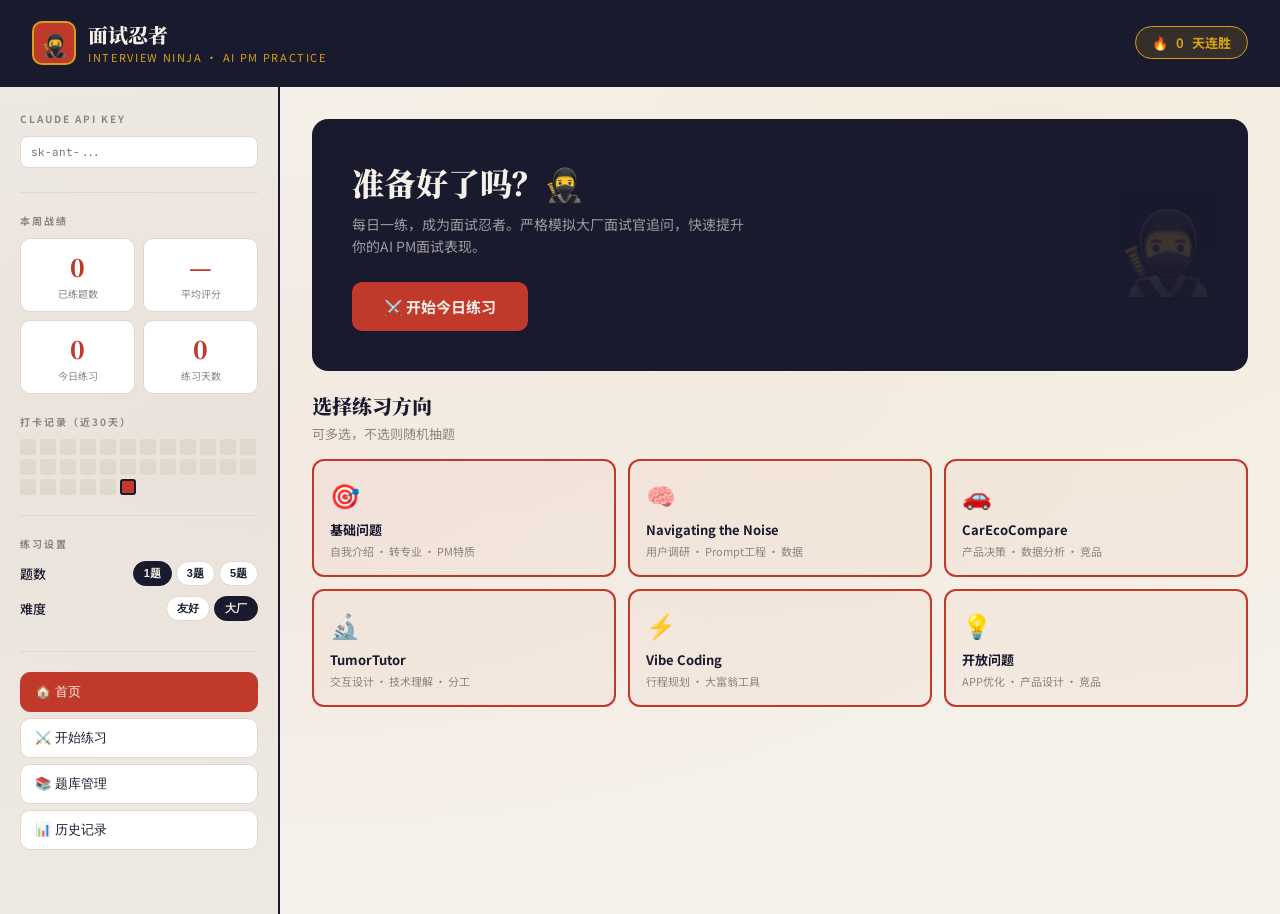
==== public/interview-ninja.html @ ece79151 "Add Interview Ninja as vibe coding project 3 with download" ====
<!DOCTYPE html>
<html lang="zh">
<head>
<meta charset="UTF-8">
<meta name="viewport" content="width=device-width, initial-scale=1.0">
<title>面试忍者 Interview Ninja</title>
<style>
  @import url('https://fonts.googleapis.com/css2?family=Noto+Serif+SC:wght@400;700;900&family=JetBrains+Mono:wght@400;600&family=Noto+Sans+SC:wght@300;400;500;700&display=swap');

  :root {
    --ink: #1a1a2e;
    --paper: #f5f0e8;
    --red: #c0392b;
    --gold: #d4a017;
    --sage: #4a7c59;
    --muted: #8b8680;
    --card: #ffffff;
    --border: #e0d8cc;
  }

  * { margin: 0; padding: 0; box-sizing: border-box; }

  body {
    font-family: 'Noto Sans SC', sans-serif;
    background: var(--paper);
    color: var(--ink);
    min-height: 100vh;
    background-image:
      radial-gradient(ellipse at 20% 50%, rgba(192,57,43,0.04) 0%, transparent 60%),
      radial-gradient(ellipse at 80% 20%, rgba(212,160,23,0.05) 0%, transparent 50%);
  }

  /* ── HEADER ── */
  .header {
    display: flex; align-items: center; justify-content: space-between;
    padding: 20px 32px;
    border-bottom: 2px solid var(--ink);
    background: var(--ink);
    color: var(--paper);
  }
  .logo { display: flex; align-items: center; gap: 12px; }
  .logo-icon {
    width: 44px; height: 44px;
    background: var(--red);
    border-radius: 10px;
    display: flex; align-items: center; justify-content: center;
    font-size: 22px;
    border: 2px solid var(--gold);
  }
  .logo-text { font-family: 'Noto Serif SC', serif; font-weight: 900; font-size: 20px; }
  .logo-sub { font-size: 11px; color: var(--gold); letter-spacing: 0.15em; text-transform: uppercase; }
  .streak-badge {
    display: flex; align-items: center; gap: 8px;
    background: rgba(212,160,23,0.15);
    border: 1px solid var(--gold);
    border-radius: 20px;
    padding: 6px 16px;
    font-size: 13px; color: var(--gold); font-weight: 700;
  }

  /* ── MAIN LAYOUT ── */
  .main { display: grid; grid-template-columns: 280px 1fr; min-height: calc(100vh - 73px); }

  /* ── SIDEBAR ── */
  .sidebar {
    border-right: 2px solid var(--ink);
    padding: 24px 20px;
    display: flex; flex-direction: column; gap: 20px;
    background: rgba(26,26,46,0.03);
  }
  .sidebar-section { }
  .sidebar-label {
    font-size: 10px; font-weight: 700; letter-spacing: 0.2em;
    text-transform: uppercase; color: var(--muted);
    margin-bottom: 10px;
  }

  /* stats */
  .stats-grid { display: grid; grid-template-columns: 1fr 1fr; gap: 8px; }
  .stat-card {
    background: var(--card);
    border: 1.5px solid var(--border);
    border-radius: 10px;
    padding: 10px 12px;
    text-align: center;
  }
  .stat-num { font-family: 'Noto Serif SC', serif; font-size: 24px; font-weight: 900; color: var(--red); }
  .stat-label { font-size: 10px; color: var(--muted); margin-top: 2px; }

  /* calendar heatmap */
  .calendar { display: flex; flex-wrap: wrap; gap: 4px; }
  .cal-day {
    width: 16px; height: 16px; border-radius: 3px;
    background: var(--border);
    cursor: default;
    transition: transform 0.1s;
  }
  .cal-day.done { background: var(--sage); }
  .cal-day.today { background: var(--red); border: 2px solid var(--ink); }
  .cal-day:hover { transform: scale(1.2); }

  /* settings */
  .setting-row { display: flex; align-items: center; justify-content: space-between; margin-bottom: 10px; }
  .setting-label { font-size: 13px; font-weight: 500; }
  .setting-control { display: flex; gap: 4px; }
  .btn-pill {
    padding: 4px 10px; border-radius: 20px; font-size: 11px; font-weight: 700;
    border: 1.5px solid var(--border); background: var(--card);
    cursor: pointer; transition: all 0.15s; color: var(--ink);
  }
  .btn-pill.active { background: var(--ink); color: var(--paper); border-color: var(--ink); }
  .btn-pill:hover:not(.active) { border-color: var(--ink); }

  /* nav buttons */
  .nav-btn {
    width: 100%; padding: 10px 14px;
    display: flex; align-items: center; gap: 10px;
    border: 1.5px solid var(--border); border-radius: 10px;
    background: var(--card); cursor: pointer;
    font-size: 13px; font-weight: 500; color: var(--ink);
    transition: all 0.15s; text-align: left; margin-bottom: 6px;
  }
  .nav-btn:hover { border-color: var(--ink); background: var(--ink); color: var(--paper); }
  .nav-btn.active { background: var(--red); color: var(--paper); border-color: var(--red); }

  /* api key input */
  .key-input {
    width: 100%; padding: 8px 10px;
    border: 1.5px solid var(--border); border-radius: 8px;
    font-size: 11px; font-family: 'JetBrains Mono', monospace;
    background: var(--card); color: var(--ink);
    outline: none;
  }
  .key-input:focus { border-color: var(--red); }
  .key-status { font-size: 10px; margin-top: 4px; }
  .key-status.ok { color: var(--sage); }
  .key-status.err { color: var(--red); }

  /* ── CONTENT AREA ── */
  .content { padding: 32px; display: flex; flex-direction: column; gap: 24px; }

  /* ── SCREENS ── */
  .screen { display: none; }
  .screen.active { display: flex; flex-direction: column; gap: 20px; }

  /* home screen */
  .home-hero {
    background: var(--ink); color: var(--paper);
    border-radius: 16px; padding: 40px;
    position: relative; overflow: hidden;
  }
  .home-hero::before {
    content: '🥷';
    position: absolute; right: 32px; top: 50%; transform: translateY(-50%);
    font-size: 80px; opacity: 0.15;
  }
  .home-hero h1 {
    font-family: 'Noto Serif SC', serif;
    font-size: 32px; font-weight: 900; margin-bottom: 8px;
  }
  .home-hero p { color: rgba(245,240,232,0.6); font-size: 14px; line-height: 1.6; max-width: 400px; }
  .start-btn {
    margin-top: 24px; padding: 14px 32px;
    background: var(--red); color: var(--paper);
    border: none; border-radius: 10px;
    font-size: 15px; font-weight: 700; cursor: pointer;
    font-family: 'Noto Sans SC', sans-serif;
    transition: all 0.2s;
    display: inline-flex; align-items: center; gap: 8px;
  }
  .start-btn:hover { background: #a93226; transform: translateY(-2px); box-shadow: 0 6px 20px rgba(192,57,43,0.4); }

  .topic-grid { display: grid; grid-template-columns: repeat(3, 1fr); gap: 12px; }
  .topic-card {
    background: var(--card); border: 1.5px solid var(--border);
    border-radius: 12px; padding: 16px;
    cursor: pointer; transition: all 0.15s;
  }
  .topic-card:hover { border-color: var(--red); transform: translateY(-2px); box-shadow: 0 4px 12px rgba(0,0,0,0.08); }
  .topic-card.selected { border-color: var(--red); border-width: 2px; background: rgba(192,57,43,0.04); }
  .topic-icon { font-size: 24px; margin-bottom: 8px; }
  .topic-name { font-size: 13px; font-weight: 700; margin-bottom: 4px; }
  .topic-count { font-size: 11px; color: var(--muted); }

  /* practice screen */
  .practice-header {
    display: flex; align-items: center; justify-content: space-between;
    padding: 16px 20px;
    background: var(--card); border: 1.5px solid var(--border);
    border-radius: 12px;
  }
  .progress-bar-wrap { flex: 1; margin: 0 20px; }
  .progress-bar {
    height: 6px; background: var(--border); border-radius: 3px; overflow: hidden;
  }
  .progress-fill { height: 100%; background: var(--red); border-radius: 3px; transition: width 0.4s; }
  .q-counter { font-size: 12px; color: var(--muted); font-weight: 600; white-space: nowrap; }
  .timer-display { font-family: 'JetBrains Mono', monospace; font-size: 18px; font-weight: 600; color: var(--ink); min-width: 60px; text-align: right; }
  .timer-display.urgent { color: var(--red); }

  .question-card {
    background: var(--card); border: 2px solid var(--ink);
    border-radius: 16px; padding: 28px;
    box-shadow: 4px 4px 0 var(--ink);
  }
  .q-tag {
    display: inline-block; padding: 3px 10px;
    background: var(--ink); color: var(--paper);
    border-radius: 4px; font-size: 10px; font-weight: 700;
    letter-spacing: 0.1em; text-transform: uppercase;
    margin-bottom: 14px;
  }
  .q-text {
    font-family: 'Noto Serif SC', serif;
    font-size: 20px; font-weight: 700; line-height: 1.5;
    color: var(--ink);
  }

  /* chat area */
  .chat-area {
    background: var(--card); border: 1.5px solid var(--border);
    border-radius: 16px; padding: 20px;
    display: flex; flex-direction: column; gap: 16px;
    min-height: 300px; max-height: 400px; overflow-y: auto;
  }
  .msg { display: flex; gap: 12px; }
  .msg.user { flex-direction: row-reverse; }
  .msg-avatar {
    width: 32px; height: 32px; border-radius: 8px;
    display: flex; align-items: center; justify-content: center;
    font-size: 16px; flex-shrink: 0;
    border: 1.5px solid var(--border);
  }
  .msg.ai .msg-avatar { background: var(--ink); }
  .msg.user .msg-avatar { background: var(--red); }
  .msg-bubble {
    max-width: 75%; padding: 12px 16px;
    border-radius: 12px; font-size: 14px; line-height: 1.6;
  }
  .msg.ai .msg-bubble { background: rgba(26,26,46,0.05); border: 1px solid var(--border); border-top-left-radius: 2px; }
  .msg.user .msg-bubble { background: var(--ink); color: var(--paper); border-top-right-radius: 2px; }
  .msg-label { font-size: 10px; color: var(--muted); margin-bottom: 4px; font-weight: 600; letter-spacing: 0.1em; }
  .msg.user .msg-label { text-align: right; }

  .typing-indicator { display: flex; gap: 4px; align-items: center; padding: 4px 0; }
  .typing-dot {
    width: 6px; height: 6px; border-radius: 50%;
    background: var(--muted); animation: bounce 1.2s infinite;
  }
  .typing-dot:nth-child(2) { animation-delay: 0.2s; }
  .typing-dot:nth-child(3) { animation-delay: 0.4s; }
  @keyframes bounce { 0%,60%,100%{transform:translateY(0)}30%{transform:translateY(-6px)} }

  /* input area */
  .input-area { display: flex; gap: 12px; align-items: flex-end; }
  .answer-input {
    flex: 1; padding: 14px 16px;
    border: 2px solid var(--border); border-radius: 12px;
    font-size: 14px; line-height: 1.5; resize: none;
    font-family: 'Noto Sans SC', sans-serif; color: var(--ink);
    background: var(--card); outline: none; min-height: 56px; max-height: 200px;
    transition: border-color 0.2s;
  }
  .answer-input:focus { border-color: var(--red); }
  .send-btn {
    padding: 14px 20px; background: var(--red); color: var(--paper);
    border: none; border-radius: 12px; cursor: pointer;
    font-size: 16px; transition: all 0.15s; flex-shrink: 0;
  }
  .send-btn:hover { background: #a93226; }
  .send-btn:disabled { opacity: 0.4; cursor: not-allowed; }
  .voice-btn {
    padding: 14px 16px; background: var(--card); color: var(--ink);
    border: 2px solid var(--border); border-radius: 12px; cursor: pointer;
    font-size: 16px; transition: all 0.15s; flex-shrink: 0;
  }
  .voice-btn:hover { border-color: var(--ink); }
  .voice-btn.recording { background: var(--red); color: var(--paper); border-color: var(--red); animation: pulse 1s infinite; }
  @keyframes pulse { 0%,100%{opacity:1}50%{opacity:0.6} }

  /* feedback card */
  .feedback-card {
    background: var(--ink); color: var(--paper);
    border-radius: 16px; padding: 28px;
  }
  .feedback-title {
    font-family: 'Noto Serif SC', serif;
    font-size: 18px; font-weight: 900; margin-bottom: 20px;
    color: var(--gold);
  }
  .score-grid { display: grid; grid-template-columns: repeat(5, 1fr); gap: 12px; margin-bottom: 24px; }
  .score-item { text-align: center; }
  .score-circle {
    width: 48px; height: 48px; border-radius: 50%;
    border: 2px solid rgba(245,240,232,0.2);
    display: flex; align-items: center; justify-content: center;
    font-family: 'Noto Serif SC', serif; font-size: 18px; font-weight: 900;
    margin: 0 auto 6px;
  }
  .score-circle.s5 { border-color: var(--sage); color: var(--sage); }
  .score-circle.s4 { border-color: var(--gold); color: var(--gold); }
  .score-circle.s3 { border-color: #e67e22; color: #e67e22; }
  .score-circle.s2, .score-circle.s1 { border-color: var(--red); color: var(--red); }
  .score-dim { font-size: 10px; color: rgba(245,240,232,0.5); }
  .feedback-suggest {
    padding: 14px 16px;
    background: rgba(245,240,232,0.08); border-left: 3px solid var(--gold);
    border-radius: 0 8px 8px 0; font-size: 13px; line-height: 1.7;
    color: rgba(245,240,232,0.85);
  }
  .feedback-suggest strong { color: var(--gold); }
  .next-btn {
    margin-top: 20px; padding: 12px 28px;
    background: var(--red); color: var(--paper);
    border: none; border-radius: 10px;
    font-size: 14px; font-weight: 700; cursor: pointer;
    font-family: 'Noto Sans SC', sans-serif;
    transition: all 0.15s;
  }
  .next-btn:hover { background: #a93226; }

  /* complete screen */
  .complete-card {
    background: var(--ink); color: var(--paper);
    border-radius: 20px; padding: 48px;
    text-align: center;
  }
  .complete-emoji { font-size: 64px; margin-bottom: 16px; }
  .complete-title { font-family: 'Noto Serif SC', serif; font-size: 28px; font-weight: 900; margin-bottom: 8px; }
  .complete-sub { color: rgba(245,240,232,0.6); font-size: 15px; margin-bottom: 32px; }
  .complete-stats { display: flex; gap: 32px; justify-content: center; margin-bottom: 32px; }
  .complete-stat { text-align: center; }
  .complete-stat-num { font-family: 'Noto Serif SC', serif; font-size: 36px; font-weight: 900; color: var(--gold); }
  .complete-stat-label { font-size: 12px; color: rgba(245,240,232,0.5); margin-top: 4px; }

  /* knowledge base screen */
  .kb-textarea {
    width: 100%; height: 400px; padding: 16px;
    border: 2px solid var(--border); border-radius: 12px;
    font-size: 13px; line-height: 1.7; resize: vertical;
    font-family: 'Noto Sans SC', sans-serif; color: var(--ink);
    background: var(--card); outline: none;
  }
  .kb-textarea:focus { border-color: var(--red); }
  .save-btn {
    padding: 12px 28px; background: var(--sage); color: var(--paper);
    border: none; border-radius: 10px;
    font-size: 14px; font-weight: 700; cursor: pointer;
    font-family: 'Noto Sans SC', sans-serif; transition: all 0.15s;
  }
  .save-btn:hover { background: #3d6b4a; }

  /* history screen */
  .history-list { display: flex; flex-direction: column; gap: 12px; }
  .history-item {
    background: var(--card); border: 1.5px solid var(--border);
    border-radius: 12px; padding: 16px 20px;
    display: flex; align-items: center; gap: 16px;
  }
  .history-date { font-size: 12px; color: var(--muted); min-width: 80px; }
  .history-q { flex: 1; font-size: 13px; line-height: 1.4; }
  .history-avg {
    font-family: 'JetBrains Mono', monospace;
    font-size: 18px; font-weight: 700; color: var(--red);
    min-width: 40px; text-align: right;
  }

  .section-title {
    font-family: 'Noto Serif SC', serif;
    font-size: 20px; font-weight: 900; margin-bottom: 4px;
  }
  .section-sub { font-size: 13px; color: var(--muted); }

  .divider { height: 1px; background: var(--border); }

  /* scrollbar */
  ::-webkit-scrollbar { width: 6px; }
  ::-webkit-scrollbar-track { background: transparent; }
  ::-webkit-scrollbar-thumb { background: var(--border); border-radius: 3px; }
</style>
</head>
<body>

<div class="header">
  <div class="logo">
    <div class="logo-icon">🥷</div>
    <div>
      <div class="logo-text">面试忍者</div>
      <div class="logo-sub">Interview Ninja · AI PM Practice</div>
    </div>
  </div>
  <div class="streak-badge">
    🔥 <span id="streakNum">0</span> 天连胜
  </div>
</div>

<div class="main">
  <!-- SIDEBAR -->
  <div class="sidebar">
    <!-- API Key -->
    <div class="sidebar-section">
      <div class="sidebar-label">Claude API Key</div>
      <input type="password" class="key-input" id="apiKey" placeholder="sk-ant-..." />
      <div class="key-status" id="keyStatus"></div>
    </div>

    <div class="divider"></div>

    <!-- Stats -->
    <div class="sidebar-section">
      <div class="sidebar-label">本周战绩</div>
      <div class="stats-grid">
        <div class="stat-card">
          <div class="stat-num" id="totalQ">0</div>
          <div class="stat-label">已练题数</div>
        </div>
        <div class="stat-card">
          <div class="stat-num" id="avgScore">—</div>
          <div class="stat-label">平均评分</div>
        </div>
        <div class="stat-card">
          <div class="stat-num" id="todayQ">0</div>
          <div class="stat-label">今日练习</div>
        </div>
        <div class="stat-card">
          <div class="stat-num" id="totalDays">0</div>
          <div class="stat-label">练习天数</div>
        </div>
      </div>
    </div>

    <!-- Calendar -->
    <div class="sidebar-section">
      <div class="sidebar-label">打卡记录（近30天）</div>
      <div class="calendar" id="calendar"></div>
    </div>

    <div class="divider"></div>

    <!-- Settings -->
    <div class="sidebar-section">
      <div class="sidebar-label">练习设置</div>
      <div class="setting-row">
        <span class="setting-label">题数</span>
        <div class="setting-control" id="qCountCtrl">
          <button class="btn-pill active" data-val="1">1题</button>
          <button class="btn-pill" data-val="3">3题</button>
          <button class="btn-pill" data-val="5">5题</button>
        </div>
      </div>
      <div class="setting-row">
        <span class="setting-label">难度</span>
        <div class="setting-control" id="diffCtrl">
          <button class="btn-pill" data-val="friendly">友好</button>
          <button class="btn-pill active" data-val="strict">大厂</button>
        </div>
      </div>
    </div>

    <div class="divider"></div>

    <!-- Nav -->
    <div class="sidebar-section">
      <button class="nav-btn active" onclick="showScreen('home')" id="nav-home">🏠 首页</button>
      <button class="nav-btn" onclick="showScreen('practice')" id="nav-practice">⚔️ 开始练习</button>
      <button class="nav-btn" onclick="showScreen('kb')" id="nav-kb">📚 题库管理</button>
      <button class="nav-btn" onclick="showScreen('history')" id="nav-history">📊 历史记录</button>
    </div>
  </div>

  <!-- CONTENT -->
  <div class="content">

    <!-- HOME SCREEN -->
    <div class="screen active" id="screen-home">
      <div class="home-hero">
        <h1>准备好了吗？🥷</h1>
        <p>每日一练，成为面试忍者。严格模拟大厂面试官追问，快速提升你的AI PM面试表现。</p>
        <button class="start-btn" onclick="startPractice()">⚔️ 开始今日练习</button>
      </div>

      <div>
        <div class="section-title">选择练习方向</div>
        <div class="section-sub" style="margin-bottom:16px">可多选，不选则随机抽题</div>
        <div class="topic-grid" id="topicGrid">
          <div class="topic-card selected" data-topic="basic" onclick="toggleTopic(this)">
            <div class="topic-icon">🎯</div>
            <div class="topic-name">基础问题</div>
            <div class="topic-count">自我介绍 · 转专业 · PM特质</div>
          </div>
          <div class="topic-card selected" data-topic="ntn" onclick="toggleTopic(this)">
            <div class="topic-icon">🧠</div>
            <div class="topic-name">Navigating the Noise</div>
            <div class="topic-count">用户调研 · Prompt工程 · 数据</div>
          </div>
          <div class="topic-card selected" data-topic="car" onclick="toggleTopic(this)">
            <div class="topic-icon">🚗</div>
            <div class="topic-name">CarEcoCompare</div>
            <div class="topic-count">产品决策 · 数据分析 · 竞品</div>
          </div>
          <div class="topic-card selected" data-topic="tumor" onclick="toggleTopic(this)">
            <div class="topic-icon">🔬</div>
            <div class="topic-name">TumorTutor</div>
            <div class="topic-count">交互设计 · 技术理解 · 分工</div>
          </div>
          <div class="topic-card selected" data-topic="vibe" onclick="toggleTopic(this)">
            <div class="topic-icon">⚡</div>
            <div class="topic-name">Vibe Coding</div>
            <div class="topic-count">行程规划 · 大富翁工具</div>
          </div>
          <div class="topic-card selected" data-topic="open" onclick="toggleTopic(this)">
            <div class="topic-icon">💡</div>
            <div class="topic-name">开放问题</div>
            <div class="topic-count">APP优化 · 产品设计 · 竞品</div>
          </div>
        </div>
      </div>
    </div>

    <!-- PRACTICE SCREEN -->
    <div class="screen" id="screen-practice">
      <div class="practice-header">
        <div style="font-size:13px; font-weight:700;">⚔️ 练习中</div>
        <div class="progress-bar-wrap">
          <div class="progress-bar"><div class="progress-fill" id="progressFill" style="width:0%"></div></div>
        </div>
        <div class="q-counter" id="qCounter">0 / 0</div>
        <div class="timer-display" id="timerDisplay">00:00</div>
      </div>

      <div class="question-card" id="questionCard">
        <div class="q-tag" id="qTag">基础问题</div>
        <div class="q-text" id="qText">问题加载中...</div>
      </div>

      <div class="chat-area" id="chatArea"></div>

      <div class="input-area">
        <button class="voice-btn" id="voiceBtn" onclick="toggleVoice()" title="语音输入">🎤</button>
        <textarea class="answer-input" id="answerInput" placeholder="输入你的回答..." rows="2"
          onkeydown="if(event.key==='Enter'&&!event.shiftKey){event.preventDefault();sendAnswer()}"
          oninput="autoResize(this)"></textarea>
        <button class="send-btn" id="sendBtn" onclick="sendAnswer()">发送</button>
      </div>

      <div id="feedbackArea"></div>
    </div>

    <!-- KB SCREEN -->
    <div class="screen" id="screen-kb">
      <div>
        <div class="section-title">📚 题库管理</div>
        <div class="section-sub">粘贴你的面试宝典或面经，AI将基于这些内容出题和评分</div>
      </div>
      <textarea class="kb-textarea" id="kbContent" placeholder="在这里粘贴你的面试宝典内容、项目介绍、面经等...

支持格式：
- 你的项目详情和关键数据
- 搜索到的面经题目
- 真实面试后的反馈
- 任何你想练习的内容

AI会基于这些内容为你生成个性化练习题。"></textarea>
      <div style="display:flex; gap:12px; align-items:center;">
        <button class="save-btn" onclick="saveKB()">💾 保存题库</button>
        <span id="kbSaveStatus" style="font-size:13px; color:var(--sage);"></span>
      </div>
      <div style="padding:16px; background:rgba(26,26,46,0.04); border-radius:10px; border:1px solid var(--border);">
        <div style="font-size:12px; font-weight:700; margin-bottom:8px; color:var(--muted);">💡 使用建议</div>
        <div style="font-size:12px; color:var(--muted); line-height:1.7;">
          把面试宝典的Markdown内容完整粘贴进来。AI会根据你的内容出题，并在评分时参考你项目的具体数据（r=0.533、94.31%等），给出更有针对性的反馈。
        </div>
      </div>
    </div>

    <!-- HISTORY SCREEN -->
    <div class="screen" id="screen-history">
      <div>
        <div class="section-title">📊 历史记录</div>
        <div class="section-sub">每次练习的题目和评分</div>
      </div>
      <div class="history-list" id="historyList">
        <div style="text-align:center; padding:40px; color:var(--muted); font-size:14px;">
          还没有练习记录，去开始第一次练习吧！
        </div>
      </div>
    </div>

  </div>
</div>

<script>
// ── STATE ──
let state = {
  apiKey: '',
  kb: '',
  settings: { qCount: 1, difficulty: 'strict' },
  selectedTopics: ['basic','ntn','car','tumor','vibe','open'],
  practice: { questions: [], current: 0, messages: [], scores: [], startTime: null, timer: null, turnCount: 0, maxTurns: 3 },
  stats: { totalQ: 0, avgScore: 0, todayQ: 0, totalDays: 0, streak: 0, history: [], practiceDays: {} },
};

// ── PERSIST ──
function save() { try { localStorage.setItem('ninja', JSON.stringify(state)); } catch(e){} }
function load() {
  try {
    const d = localStorage.getItem('ninja');
    if (d) {
      const parsed = JSON.parse(d);
      state = { ...state, ...parsed };
      state.practice = { questions: [], current: 0, messages: [], scores: [], startTime: null, timer: null, turnCount: 0, maxTurns: 3 };
    }
  } catch(e) {}
}

// ── INIT ──
load();
document.getElementById('apiKey').value = state.apiKey || '';
document.getElementById('kbContent').value = state.kb || '';
updateStats();
renderCalendar();
applySettings();

document.getElementById('apiKey').addEventListener('change', function() {
  state.apiKey = this.value.trim();
  save();
  document.getElementById('keyStatus').textContent = state.apiKey ? '✓ Key已保存' : '';
  document.getElementById('keyStatus').className = 'key-status ok';
});

// ── SCREENS ──
function showScreen(name) {
  document.querySelectorAll('.screen').forEach(s => s.classList.remove('active'));
  document.querySelectorAll('.nav-btn').forEach(b => b.classList.remove('active'));
  document.getElementById('screen-' + name).classList.add('active');
  document.getElementById('nav-' + name).classList.add('active');
  if (name === 'history') renderHistory();
}

// ── SETTINGS ──
function applySettings() {
  document.querySelectorAll('#qCountCtrl .btn-pill').forEach(b => {
    b.classList.toggle('active', b.dataset.val == state.settings.qCount);
  });
  document.querySelectorAll('#diffCtrl .btn-pill').forEach(b => {
    b.classList.toggle('active', b.dataset.val === state.settings.difficulty);
  });
}

document.getElementById('qCountCtrl').addEventListener('click', e => {
  if (e.target.dataset.val) { state.settings.qCount = parseInt(e.target.dataset.val); save(); applySettings(); }
});
document.getElementById('diffCtrl').addEventListener('click', e => {
  if (e.target.dataset.val) { state.settings.difficulty = e.target.dataset.val; save(); applySettings(); }
});

// ── TOPICS ──
function toggleTopic(card) {
  const t = card.dataset.topic;
  const idx = state.selectedTopics.indexOf(t);
  if (idx >= 0) {
    if (state.selectedTopics.length > 1) { state.selectedTopics.splice(idx,1); card.classList.remove('selected'); }
  } else { state.selectedTopics.push(t); card.classList.add('selected'); }
}

// ── KB ──
function saveKB() {
  state.kb = document.getElementById('kbContent').value;
  save();
  const s = document.getElementById('kbSaveStatus');
  s.textContent = '✓ 已保存';
  setTimeout(() => s.textContent = '', 2000);
}

// ── PRACTICE ──
async function startPractice() {
  if (!state.apiKey) { alert('请先在左侧输入 Claude API Key'); return; }
  showScreen('practice');
  state.practice = { questions: [], current: 0, messages: [], scores: [], startTime: Date.now(), timer: null, turnCount: 0, maxTurns: 3 };
  document.getElementById('chatArea').innerHTML = '';
  document.getElementById('feedbackArea').innerHTML = '';
  document.getElementById('answerInput').value = '';
  startTimer();
  await generateQuestions();
  showCurrentQuestion();
}

function startTimer() {
  state.practice.startTime = Date.now();
  if (state.practice.timer) clearInterval(state.practice.timer);
  state.practice.timer = setInterval(() => {
    const elapsed = Math.floor((Date.now() - state.practice.startTime) / 1000);
    const m = Math.floor(elapsed/60).toString().padStart(2,'0');
    const s = (elapsed%60).toString().padStart(2,'0');
    const el = document.getElementById('timerDisplay');
    el.textContent = `${m}:${s}`;
    el.className = 'timer-display' + (elapsed > 180 ? ' urgent' : '');
  }, 1000);
}

async function generateQuestions() {
  const topicMap = {
    basic: '基础问题（自我介绍、为什么转专业、PM特质、APP体验优化）',
    ntn: 'Navigating the Noise项目（用户调研、Prompt工程、评估体系、数据追问）',
    car: 'CarEcoCompare项目（产品决策、竞品分析、数据指标、WS-ARIMA）',
    tumor: 'TumorTutor项目（分工说明、交互设计、94.31%准确率、迭代困难）',
    vibe: 'Vibe Coding项目（行程规划工具、大富翁工具、AI coding执行力）',
    open: '开放性产品问题（功能设计、用户需求、产品平衡、竞品分析）',
  };
  const topics = state.selectedTopics.map(t => topicMap[t]).join('；');
  const n = state.settings.qCount;
  const kb = state.kb ? `\n\n面试者的背景资料：\n${state.kb.slice(0,3000)}` : '';

  const prompt = `你是一个大厂AI产品经理面试官。请为以下候选人生成${n}道面试练习题。

题目范围：${topics}${kb}

要求：
1. 每道题都是面试中真实会问的问题
2. 题目要有具体性，不要太宽泛
3. 难度要体现大厂风格——有深度、有追问空间
4. 严格按照以下JSON格式输出，不要有任何其他内容：

{"questions":[{"tag":"题目类型","text":"题目内容"},{"tag":"题目类型","text":"题目内容"}]}`;

  try {
    const res = await callClaude([{role:'user',content:prompt}], 800);
    const match = res.match(/\{[\s\S]*\}/);
    if (match) {
      const parsed = JSON.parse(match[0]);
      state.practice.questions = parsed.questions.slice(0, n);
    }
  } catch(e) {
    state.practice.questions = [{ tag: '基础问题', text: '请做一个2分钟的自我介绍，重点突出你的项目经历和AI PM相关能力。' }];
  }
  updateProgress();
}

function showCurrentQuestion() {
  const q = state.practice.questions[state.practice.current];
  if (!q) return;
  document.getElementById('qTag').textContent = q.tag;
  document.getElementById('qText').textContent = q.text;
  document.getElementById('chatArea').innerHTML = '';
  document.getElementById('feedbackArea').innerHTML = '';
  document.getElementById('answerInput').value = '';
  state.practice.messages = [];
  state.practice.turnCount = 0;
  updateProgress();

  // AI opening
  const opening = state.settings.difficulty === 'strict'
    ? '好，请回答这道题。我会根据你的回答进行追问。'
    : '请放松，按你的思路回答这道题，我会帮你补充完善。';
  addMessage('ai', opening);
}

function updateProgress() {
  const total = state.practice.questions.length;
  const current = state.practice.current;
  document.getElementById('qCounter').textContent = `${current+1} / ${total}`;
  document.getElementById('progressFill').style.width = `${(current/total)*100}%`;
}

async function sendAnswer() {
  const input = document.getElementById('answerInput');
  const text = input.value.trim();
  if (!text || !state.apiKey) return;
  input.value = '';
  input.style.height = 'auto';
  document.getElementById('sendBtn').disabled = true;

  addMessage('user', text);
  state.practice.messages.push({role:'user', content:text});
  state.practice.turnCount++;

  if (state.practice.turnCount >= state.practice.maxTurns) {
    await getFeedback();
  } else {
    showTyping();
    const reply = await getFollowUp();
    hideTyping();
    addMessage('ai', reply);
    state.practice.messages.push({role:'assistant', content:reply});
  }
  document.getElementById('sendBtn').disabled = false;
}

async function getFollowUp() {
  const q = state.practice.questions[state.practice.current];
  const kb = state.kb ? `\n\n候选人背景：${state.kb.slice(0,2000)}` : '';
  const diff = state.settings.difficulty === 'strict'
    ? '你是严格的大厂面试官，要深挖细节，追问数据来源、具体实现方式、遇到的困难。不轻易满足于表面答案。'
    : '你是友好的面试官，帮助候选人把答案说得更完整，适当引导。';

  const messages = [
    {role:'user', content:`${diff}${kb}\n\n面试题目：${q.text}\n\n请根据候选人的回答进行追问（1-2句话，直接问问题，不要有任何评价或前言）。这是第${state.practice.turnCount}轮追问，共${state.practice.maxTurns}轮。`},
    ...state.practice.messages.map(m => ({role: m.role === 'user' ? 'user' : 'assistant', content: m.content})),
    {role:'user', content:'请给出你的下一个追问（只问问题，不评价）：'}
  ];

  try { return await callClaude(messages, 200); }
  catch(e) { return '能具体说说你是怎么做到的吗？'; }
}

async function getFeedback() {
  showTyping();
  const q = state.practice.questions[state.practice.current];
  const kb = state.kb ? `\n\n候选人背景资料：${state.kb.slice(0,2000)}` : '';
  const conv = state.practice.messages.map(m => `${m.role==='user'?'候选人':'面试官'}：${m.content}`).join('\n');

  const prompt = `你是严格的大厂AI产品经理面试官，请对候选人的回答进行评分和反馈。${kb}

面试题目：${q.text}

对话记录：
${conv}

请严格按照以下JSON格式输出评分（每项1-5分），不要有任何其他内容：
{"scores":{"structure":3,"depth":3,"data":3,"product":3,"expression":3},"suggestion":"最重要的一条改进建议（1-2句话，直接具体）","highlight":"做得最好的一点（1句话）"}`;

  try {
    const res = await callClaude([{role:'user',content:prompt}], 400);
    const match = res.match(/\{[\s\S]*\}/);
    hideTyping();
    if (match) {
      const fb = JSON.parse(match[0]);
      state.practice.scores.push(fb.scores);
      showFeedback(fb);
    }
  } catch(e) {
    hideTyping();
    showFeedback({ scores:{structure:3,depth:3,data:3,product:3,expression:3}, suggestion:'请尝试用更具体的数据支撑你的观点。', highlight:'回答有一定结构感。' });
  }
}

function showFeedback(fb) {
  const avg = Math.round(Object.values(fb.scores).reduce((a,b)=>a+b,0)/5*10)/10;
  const dims = [
    {key:'structure',label:'结构化'},
    {key:'depth',label:'内容深度'},
    {key:'data',label:'数据支撑'},
    {key:'product',label:'产品思维'},
    {key:'expression',label:'表达流畅'},
  ];
  const scoreHTML = dims.map(d => {
    const v = fb.scores[d.key];
    return `<div class="score-item">
      <div class="score-circle s${v}">${v}</div>
      <div class="score-dim">${d.label}</div>
    </div>`;
  }).join('');

  const isLast = state.practice.current >= state.practice.questions.length - 1;

  document.getElementById('feedbackArea').innerHTML = `
    <div class="feedback-card">
      <div class="feedback-title">⚔️ 评分反馈 · 综合 ${avg}/5</div>
      <div class="score-grid">${scoreHTML}</div>
      <div class="feedback-suggest">
        <strong>✨ 亮点：</strong>${fb.highlight}<br><br>
        <strong>🎯 最重要的改进：</strong>${fb.suggestion}
      </div>
      <button class="next-btn" onclick="${isLast ? 'completePractice()' : 'nextQuestion()'}">${isLast ? '🏆 完成练习' : '下一题 →'}</button>
    </div>`;

  // record history
  const q = state.practice.questions[state.practice.current];
  state.stats.history.unshift({
    date: new Date().toLocaleDateString('zh-CN'),
    question: q.text.slice(0,50) + (q.text.length>50?'...':''),
    avg: avg,
    tag: q.tag,
  });
  if (state.stats.history.length > 100) state.stats.history = state.stats.history.slice(0,100);
  save();
}

function nextQuestion() {
  state.practice.current++;
  showCurrentQuestion();
  document.getElementById('feedbackArea').innerHTML = '';
  window.scrollTo(0,0);
}

function completePractice() {
  if (state.practice.timer) clearInterval(state.practice.timer);
  const allScores = state.practice.scores.flatMap(s => Object.values(s));
  const avg = allScores.length ? Math.round(allScores.reduce((a,b)=>a+b,0)/allScores.length*10)/10 : 0;
  const elapsed = Math.floor((Date.now() - state.practice.startTime)/1000);
  const mins = Math.floor(elapsed/60);

  // update stats
  const today = new Date().toDateString();
  if (!state.stats.practiceDays) state.stats.practiceDays = {};
  state.stats.practiceDays[today] = (state.stats.practiceDays[today]||0) + state.practice.questions.length;
  state.stats.totalQ = (state.stats.totalQ||0) + state.practice.questions.length;
  state.stats.todayQ = state.stats.practiceDays[today];
  state.stats.totalDays = Object.keys(state.stats.practiceDays).length;

  // streak
  let streak = 0;
  const d = new Date();
  while(true) {
    if (state.stats.practiceDays[d.toDateString()]) { streak++; d.setDate(d.getDate()-1); }
    else break;
  }
  state.stats.streak = streak;
  document.getElementById('streakNum').textContent = streak;

  // avg score
  const allH = state.stats.history.slice(0,20);
  if (allH.length) {
    state.stats.avgScore = Math.round(allH.reduce((a,b)=>a+(b.avg||0),0)/allH.length*10)/10;
  }
  save();
  updateStats();
  renderCalendar();

  const emoji = avg >= 4.5 ? '🏆' : avg >= 3.5 ? '⚔️' : avg >= 2.5 ? '💪' : '🥷';

  document.getElementById('screen-practice').innerHTML = `
    <div class="complete-card">
      <div class="complete-emoji">${emoji}</div>
      <div class="complete-title">练习完成！</div>
      <div class="complete-sub">你又离面试忍者近了一步</div>
      <div class="complete-stats">
        <div class="complete-stat">
          <div class="complete-stat-num">${avg}</div>
          <div class="complete-stat-label">综合评分</div>
        </div>
        <div class="complete-stat">
          <div class="complete-stat-num">${state.practice.questions.length}</div>
          <div class="complete-stat-label">练习题数</div>
        </div>
        <div class="complete-stat">
          <div class="complete-stat-num">${mins}分</div>
          <div class="complete-stat-label">练习时长</div>
        </div>
        <div class="complete-stat">
          <div class="complete-stat-num">${streak}🔥</div>
          <div class="complete-stat-label">连续打卡</div>
        </div>
      </div>
      <button class="start-btn" onclick="startPractice()">再来一组 ⚔️</button>
      <button class="start-btn" style="background:rgba(245,240,232,0.15); margin-left:12px;" onclick="showScreen('home')">返回首页</button>
    </div>`;
}

// ── UI HELPERS ──
function addMessage(role, text) {
  const area = document.getElementById('chatArea');
  const div = document.createElement('div');
  div.className = `msg ${role}`;
  div.innerHTML = `
    <div class="msg-avatar">${role==='ai'?'🥷':'👤'}</div>
    <div>
      <div class="msg-label">${role==='ai'?'面试官':'你'}</div>
      <div class="msg-bubble">${text.replace(/\n/g,'<br>')}</div>
    </div>`;
  area.appendChild(div);
  area.scrollTop = area.scrollHeight;
}

function showTyping() {
  const area = document.getElementById('chatArea');
  const div = document.createElement('div');
  div.className = 'msg ai'; div.id = 'typing';
  div.innerHTML = `<div class="msg-avatar">🥷</div><div><div class="msg-label">面试官</div><div class="msg-bubble"><div class="typing-indicator"><div class="typing-dot"></div><div class="typing-dot"></div><div class="typing-dot"></div></div></div></div>`;
  area.appendChild(div);
  area.scrollTop = area.scrollHeight;
}

function hideTyping() {
  const t = document.getElementById('typing');
  if (t) t.remove();
}

function autoResize(el) {
  el.style.height = 'auto';
  el.style.height = Math.min(el.scrollHeight, 200) + 'px';
}

// ── VOICE ──
let recognition = null;
function toggleVoice() {
  const btn = document.getElementById('voiceBtn');
  if (!('webkitSpeechRecognition' in window || 'SpeechRecognition' in window)) {
    alert('你的浏览器不支持语音识别，请使用Chrome浏览器'); return;
  }
  if (recognition) { recognition.stop(); recognition = null; btn.classList.remove('recording'); btn.textContent='🎤'; return; }
  recognition = new (window.SpeechRecognition || window.webkitSpeechRecognition)();
  recognition.lang = 'zh-CN'; recognition.continuous = true; recognition.interimResults = true;
  recognition.onresult = e => {
    const input = document.getElementById('answerInput');
    let final = '';
    for (let i = e.resultIndex; i < e.results.length; i++) {
      if (e.results[i].isFinal) final += e.results[i][0].transcript;
    }
    if (final) input.value += final;
    autoResize(input);
  };
  recognition.onend = () => { btn.classList.remove('recording'); btn.textContent='🎤'; recognition=null; };
  recognition.start();
  btn.classList.add('recording'); btn.textContent='⏹';
}

// ── STATS ──
function updateStats() {
  document.getElementById('totalQ').textContent = state.stats.totalQ||0;
  document.getElementById('avgScore').textContent = state.stats.avgScore||'—';
  document.getElementById('todayQ').textContent = state.stats.todayQ||0;
  document.getElementById('totalDays').textContent = state.stats.totalDays||0;
  document.getElementById('streakNum').textContent = state.stats.streak||0;
}

function renderCalendar() {
  const cal = document.getElementById('calendar');
  cal.innerHTML = '';
  const today = new Date();
  for (let i = 29; i >= 0; i--) {
    const d = new Date(today); d.setDate(today.getDate()-i);
    const key = d.toDateString();
    const div = document.createElement('div');
    div.className = 'cal-day';
    if (state.stats.practiceDays && state.stats.practiceDays[key]) div.classList.add('done');
    if (i===0) div.classList.add('today');
    div.title = `${d.getMonth()+1}/${d.getDate()}${state.stats.practiceDays&&state.stats.practiceDays[key]?' ✓':''}`;
    cal.appendChild(div);
  }
}

function renderHistory() {
  const list = document.getElementById('historyList');
  const h = state.stats.history||[];
  if (!h.length) {
    list.innerHTML = '<div style="text-align:center;padding:40px;color:var(--muted);font-size:14px;">还没有练习记录，去开始第一次练习吧！</div>';
    return;
  }
  list.innerHTML = h.map(item => `
    <div class="history-item">
      <div class="history-date">${item.date}</div>
      <div>
        <div style="font-size:10px;color:var(--muted);margin-bottom:3px;">${item.tag||''}</div>
        <div class="history-q">${item.question}</div>
      </div>
      <div class="history-avg">${item.avg}</div>
    </div>`).join('');
}

// ── CLAUDE API ──
async function callClaude(messages, maxTokens=500) {
  const isDeployed = !['localhost','127.0.0.1'].includes(window.location.hostname) && !window.location.protocol.startsWith('file');
  const url = isDeployed ? '/api/claude' : 'https://api.anthropic.com/v1/messages';
  const headers = {'Content-Type': 'application/json'};
  if (!isDeployed) { headers['x-api-key'] = state.apiKey; headers['anthropic-version'] = '2023-06-01'; }
  const res = await fetch(url, {
    method: 'POST',
    headers,
    body: JSON.stringify({
      model: 'claude-sonnet-4-20250514',
      max_tokens: maxTokens,
      messages: messages,
    })
  });
  if (!res.ok) throw new Error(await res.text());
  const data = await res.json();
  return data.content[0].text;
}
</script>
</body>
</html>
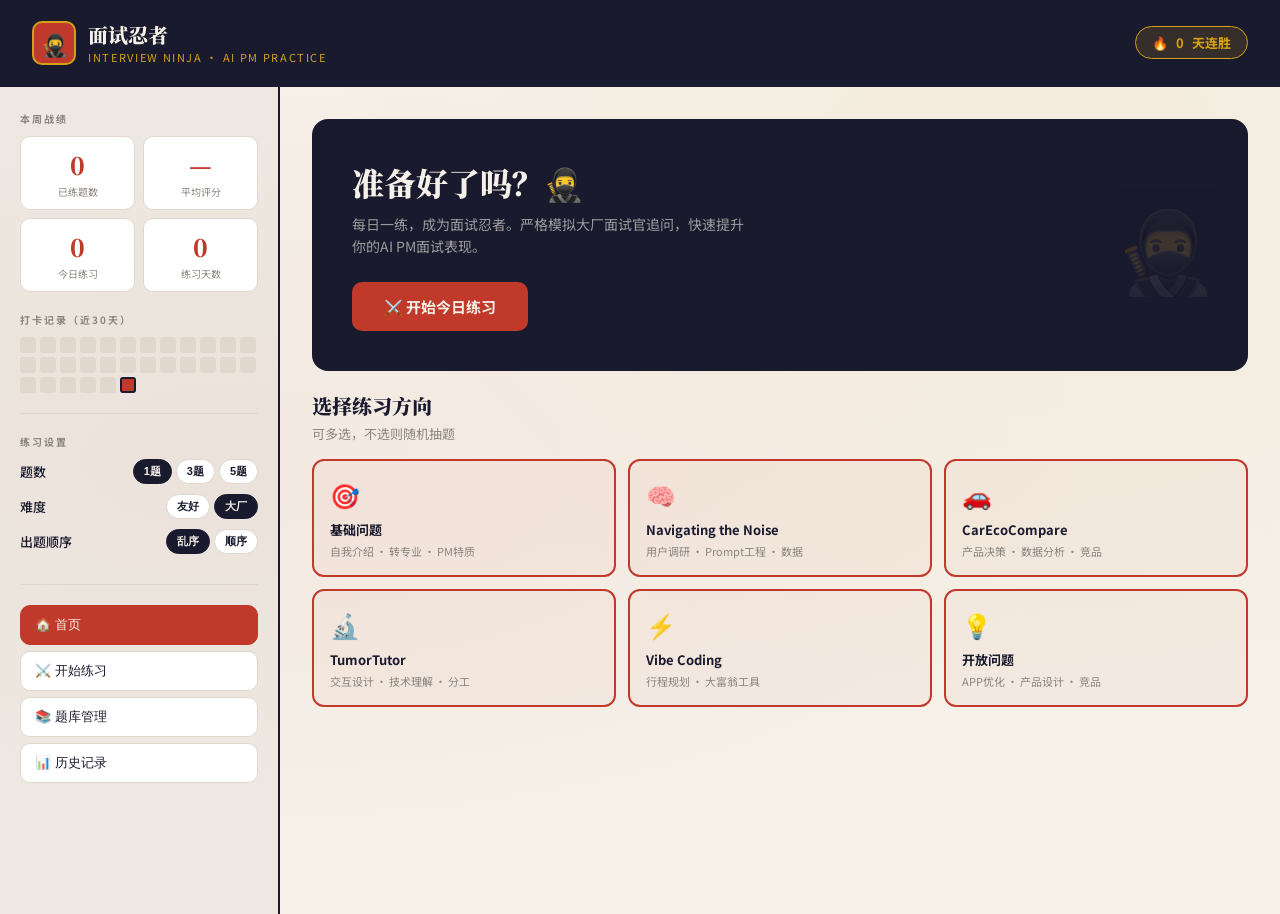
==== commit 08a0bae7: "Update Interview Ninja to v4: built-in playbook, cheat button, skip/end, recap cards" ====
--- a/public/interview-ninja.html
+++ b/public/interview-ninja.html
@@ -318,6 +318,28 @@
     transition: all 0.15s;
   }
   .next-btn:hover { background: #a93226; }
+  .model-answer-btn {
+    margin-top: 12px; margin-left: 10px; padding: 12px 22px;
+    background: transparent; color: rgba(245,240,232,0.6);
+    border: 1.5px solid rgba(245,240,232,0.2); border-radius: 10px;
+    font-size: 13px; font-weight: 600; cursor: pointer;
+    font-family: 'Noto Sans SC', sans-serif; transition: all 0.2s;
+  }
+  .model-answer-btn:hover { border-color: var(--sage); color: var(--sage); }
+  .model-answer-wrap {
+    margin-top: 20px; border-top: 1px solid rgba(245,240,232,0.12); padding-top: 20px;
+  }
+  .model-answer-title {
+    font-size: 13px; font-weight: 700; color: var(--sage); letter-spacing: 0.08em;
+    margin-bottom: 14px; display: flex; align-items: center; gap: 6px;
+  }
+  .model-answer-body {
+    font-size: 13px; line-height: 1.85; color: rgba(245,240,232,0.82);
+    white-space: pre-wrap;
+  }
+  .model-answer-loading {
+    font-size: 13px; color: rgba(245,240,232,0.4); font-style: italic;
+  }
 
   /* complete screen */
   .complete-card {
@@ -372,6 +394,77 @@
   .section-sub { font-size: 13px; color: var(--muted); }
 
   .divider { height: 1px; background: var(--border); }
+
+  /* cheat button */
+  .cheat-btn {
+    padding: 5px 14px; border-radius: 20px; font-size: 12px; font-weight: 700;
+    border: 1.5px solid var(--gold); background: rgba(212,160,23,0.08); color: var(--gold);
+    cursor: pointer; transition: all 0.15s; white-space: nowrap; flex-shrink: 0;
+  }
+  .cheat-btn:hover { background: var(--gold); color: var(--ink); }
+  .cheat-btn.open { background: var(--gold); color: var(--ink); }
+  .cheat-area {
+    margin-top: 18px; padding-top: 16px;
+    border-top: 1.5px dashed rgba(26,26,46,0.15);
+    font-size: 13px; line-height: 1.85; color: var(--ink);
+    white-space: pre-wrap;
+  }
+  .cheat-area-title {
+    font-size: 11px; font-weight: 700; letter-spacing: 0.1em; color: var(--gold);
+    margin-bottom: 10px; text-transform: uppercase;
+  }
+  .cheat-loading { color: var(--muted); font-style: italic; font-size: 13px; }
+
+  /* skip / end buttons */
+  .skip-btn {
+    padding: 5px 12px; border-radius: 8px; font-size: 12px; font-weight: 700;
+    border: 1.5px solid var(--border); background: var(--card); color: var(--muted);
+    cursor: pointer; transition: all 0.15s; margin-left: 8px; white-space: nowrap;
+  }
+  .skip-btn:hover { border-color: var(--gold); color: var(--gold); }
+  .end-btn {
+    padding: 5px 12px; border-radius: 8px; font-size: 12px; font-weight: 700;
+    border: 1.5px solid var(--border); background: var(--card); color: var(--muted);
+    cursor: pointer; transition: all 0.15s; margin-left: 4px; white-space: nowrap;
+  }
+  .end-btn:hover { border-color: var(--red); color: var(--red); }
+
+  /* recap section */
+  .recap-section { margin-top: 24px; display: flex; flex-direction: column; gap: 16px; }
+  .recap-title {
+    font-family: 'Noto Serif SC', serif; font-size: 18px; font-weight: 900;
+    color: var(--ink); margin-bottom: 4px;
+  }
+  .recap-card {
+    background: var(--card); border: 1.5px solid var(--border);
+    border-radius: 14px; padding: 20px; display: flex; flex-direction: column; gap: 10px;
+  }
+  .recap-card-header { display: flex; align-items: center; gap: 10px; }
+  .recap-q-num {
+    font-family: 'JetBrains Mono', monospace; font-size: 12px; font-weight: 700;
+    background: var(--ink); color: var(--paper); padding: 2px 8px; border-radius: 4px;
+  }
+  .recap-q-tag {
+    font-size: 11px; font-weight: 700; color: var(--muted); letter-spacing: 0.05em;
+    flex: 1;
+  }
+  .recap-q-avg { font-family: 'Noto Serif SC', serif; font-size: 20px; font-weight: 900; }
+  .recap-q-text { font-size: 13px; color: var(--ink); line-height: 1.5; }
+  .recap-dims { display: flex; flex-wrap: wrap; gap: 6px; }
+  .recap-dim {
+    font-size: 11px; font-weight: 700; padding: 3px 8px; border-radius: 6px;
+    border: 1.5px solid var(--border); color: var(--muted);
+  }
+  .recap-dim.s5 { border-color: var(--sage); color: var(--sage); background: rgba(74,124,89,0.06); }
+  .recap-dim.s4 { border-color: var(--gold); color: var(--gold); background: rgba(212,160,23,0.06); }
+  .recap-dim.s3 { border-color: #e67e22; color: #e67e22; background: rgba(230,126,34,0.06); }
+  .recap-dim.s2, .recap-dim.s1 { border-color: var(--red); color: var(--red); background: rgba(192,57,43,0.06); }
+  .recap-feedback {
+    padding: 12px 14px; background: rgba(26,26,46,0.03);
+    border-radius: 8px; display: flex; flex-direction: column; gap: 6px;
+  }
+  .recap-highlight { font-size: 13px; color: var(--sage); line-height: 1.5; }
+  .recap-suggest { font-size: 13px; color: var(--ink); line-height: 1.5; }
 
   /* scrollbar */
   ::-webkit-scrollbar { width: 6px; }
@@ -397,15 +490,6 @@
 <div class="main">
   <!-- SIDEBAR -->
   <div class="sidebar">
-    <!-- API Key -->
-    <div class="sidebar-section">
-      <div class="sidebar-label">Claude API Key</div>
-      <input type="password" class="key-input" id="apiKey" placeholder="sk-ant-..." />
-      <div class="key-status" id="keyStatus"></div>
-    </div>
-
-    <div class="divider"></div>
-
     <!-- Stats -->
     <div class="sidebar-section">
       <div class="sidebar-label">本周战绩</div>
@@ -453,6 +537,13 @@
         <div class="setting-control" id="diffCtrl">
           <button class="btn-pill" data-val="friendly">友好</button>
           <button class="btn-pill active" data-val="strict">大厂</button>
+        </div>
+      </div>
+      <div class="setting-row">
+        <span class="setting-label">出题顺序</span>
+        <div class="setting-control" id="orderCtrl">
+          <button class="btn-pill" data-val="random">乱序</button>
+          <button class="btn-pill active" data-val="sequential">顺序</button>
         </div>
       </div>
     </div>
@@ -526,11 +617,17 @@
         </div>
         <div class="q-counter" id="qCounter">0 / 0</div>
         <div class="timer-display" id="timerDisplay">00:00</div>
+        <button class="skip-btn" onclick="skipQuestion()" title="跳过此题">跳过</button>
+        <button class="end-btn" onclick="confirmEnd()" title="结束练习">✕ 结束</button>
       </div>
 
       <div class="question-card" id="questionCard">
-        <div class="q-tag" id="qTag">基础问题</div>
+        <div style="display:flex; align-items:flex-start; justify-content:space-between; gap:12px;">
+          <div class="q-tag" id="qTag">基础问题</div>
+          <button class="cheat-btn" onclick="toggleCheat(this)" id="cheatBtn">💡 看答案</button>
+        </div>
         <div class="q-text" id="qText">问题加载中...</div>
+        <div id="cheatArea" style="display:none;"></div>
       </div>
 
       <div class="chat-area" id="chatArea"></div>
@@ -550,7 +647,7 @@
     <div class="screen" id="screen-kb">
       <div>
         <div class="section-title">📚 题库管理</div>
-        <div class="section-sub">粘贴你的面试宝典或面经，AI将基于这些内容出题和评分</div>
+        <div class="section-sub">王小元的面试宝典已内置 · 可直接编辑更新，保存后立即生效</div>
       </div>
       <textarea class="kb-textarea" id="kbContent" placeholder="在这里粘贴你的面试宝典内容、项目介绍、面经等...
 
@@ -563,6 +660,7 @@
 AI会基于这些内容为你生成个性化练习题。"></textarea>
       <div style="display:flex; gap:12px; align-items:center;">
         <button class="save-btn" onclick="saveKB()">💾 保存题库</button>
+        <button class="save-btn" style="background:var(--muted);" onclick="resetKB()">↩ 恢复默认宝典</button>
         <span id="kbSaveStatus" style="font-size:13px; color:var(--sage);"></span>
       </div>
       <div style="padding:16px; background:rgba(26,26,46,0.04); border-radius:10px; border:1px solid var(--border);">
@@ -590,11 +688,87 @@
 </div>
 
 <script>
+// ── 内置面试宝典（王小元） ──
+const DEFAULT_KB = `# 王小元 · AI PM 面试宝典
+求职意向：AI 产品经理实习 · 帝国理工学院 · 设计与行为科学 MSc · 2026.09 毕业
+
+## 基础信息
+- 本硕建筑学背景，现帝国理工行为科学方向
+- 跨背景：建筑学空间逻辑 + 行为科学用户研究 + AI产品落地
+
+## 项目一：Navigating the Noise（AI情感支持产品）
+- 独立项目 · 帝国理工学院
+- 关键数据：r=0.533, p<.001 · N=60定量 · N=11定性 · 满意度8.9/10 · N=20测试
+- 核心洞察：AI情感产品以留存为核心，系统性强化依赖，r=0.533证明感知依赖与情绪负担显著正相关
+- 产品设计：四阶段回复干预模型（情绪宣泄→安慰循环→自我反思→社交重连）
+- 阶段2触发：「告诉我没事的吧」「我是不是太敏感了」→ 连续4轮触发干预
+- 阶段4触发：「只有你懂我」语义触发 OR 阶段2连续4轮频率触发
+- 4轮的依据：r=0.533中等相关，依赖渐进积累；宁可晚一轮，不过早打断情绪流动
+- 技术：Gemini API + System Prompt实现四阶段识别，双视角可交互Demo
+- 竞品：Character.AI（Soft Girl 260万次对话），以留存为核心 vs 本产品以情感自主性为核心
+- 迭代：第一版关键词识别不准 → 改用用户真实原话定义行为触发条件 → 70%感知差异 → 8.9/10满意度
+- 评估体系：阶段识别准确率（客观）+ 满意度8.9/10（主观）+ 70%感知差异（行为层）
+- 局限：N=20样本量小，测试用户都是帝国理工学生，代表性有限
+- 下一步：RAG把研究发现作为知识库，进一步精准化干预策略
+
+## 项目二：CarEcoCompare（车辆选购决策数据产品）
+- 双人合作 · 帝国理工学院
+- 关键数据：3,425辆全车型 · WS-ARIMA误差低约18个百分点 · 效率提升95%（7小时→15分钟）
+- 我的分工：产品方向定义、用户痛点挖掘、Figma全链路6页原型、前端UI调试（Gemini AI coding）
+- Partner分工：WS-ARIMA模型构建、后端R数据处理、数据集整理
+- 核心产品决策：以通勤场景为切入点（用户对「每天上班花多少钱」有直接感知，对「百公里油耗」没有感知）
+- 三维决策框架：当前成本 + 3年价格预测 + 碳排放
+- 数据来源：VCA官方车辆数据库 + 英国政府能源价格时间序列 + Google Maps API
+- WS-ARIMA选型理由：数据量少（24个月）不支持LSTM；能源价格驱动因素是宏观经济非季节性，Prophet不适合；滑动窗口聚焦近24个月，对近期价格趋势更敏感
+- 架构决策：数据预计算与界面展示分离，避免实时计算延迟
+
+## 项目三：TumorTutor（脑肿瘤MRI辅助判读工具）
+- 双人合作 · 帝国理工学院
+- 关键数据：94.31%综合准确率 · 200张人工质检高质量图片
+- 我的分工：产品方向、用户需求、人工质检200张图片、V6路径（轴状面分割）、交互设计、项目管理
+- Partner分工：V5路径（冠状/矢状面）、算法优化、数据处理
+- 目标用户：医学院学生，刚接触影像学阶段
+- 解决问题：缺自主练习机会 + 反馈滞后 + 理论实操脱节
+- 核心准确率：Meningioma 96.15% / Pituitary 97.44% / Glioma 89.33%（胶质瘤边界弥散最难）
+- Glioma最低的原因：边界弥散、形状不规则，与周围脑组织难区分，临床本身最难诊断
+- 迭代困难：前四版统一椭圆约束，冠状/矢状面完全失效（把眼眶颌骨识别成肿瘤）
+- 解决方案：检测底部中心像素亮度区分切面类型 → 双路径策略（5轮迭代出来）
+- 产品策略：人工质检200张保证数据质量（产品层面解法而非技术硬拼）
+- 风险兜底产品策略：94.31%≠100%，剩余5.69%错误率需要产品层面兜底
+
+## 项目四：Vibe Coding项目
+- 行程规划工具：选择题代替填空题，5分钟规划5日行程，2小时从想法到上线，部署Vercel
+- 大富翁决策工具：棋盘规则数字化，实时计算ROI+拍卖边界+流动性风险
+- 核心价值：AI coding最大价值是把想法快速变成可给真实用户用的产品（不是停在PPT层面）
+
+## 核心数据速查
+- r=0.533, p<.001：感知依赖与情绪负担Pearson相关，统计显著
+- R²=0.30：感知依赖能解释情绪负担30%的方差（OLS回归）
+- 8.9/10：NTN用户满意度（N=20）
+- 70%：感知到明显差异的用户比例
+- 94.31%：TumorTutor综合准确率
+- 200张：人工质检高质量图片数
+- 3,425辆：CarEcoCompare覆盖车型数
+- 18个百分点：WS-ARIMA vs 传统ARIMA误差降低
+- 95%：CarEcoCompare决策效率提升
+- 7小时→15分钟：选车决策时间
+- 700%：AI伴侣应用数量激增幅度
+
+## 第七章：AI技术深问
+- RAG核心价值：让模型「用事实说话」，解决知识截止/幻觉/私域盲区
+- 幻觉原因：数据噪声 + 训练目标（预测下一token非保证真实）+ 推理外推 + RLHF副作用
+- 幻觉解法：RAG提供真实资料 + 限制「只基于资料回答」+ 多模型交叉验证 + 引用来源
+- Agent核心组件：规划/记忆/工具/执行/反思
+- Fine-tuning vs RAG：知识更新快用RAG；需改变语气/风格/固定行业逻辑用Fine-tuning
+- AI PM vs 传统PM：额外需要理解模型能力边界 + 设计评测体系 + 管理不确定性
+- WS-ARIMA选型：数据量少（24月）+ 宏观经济驱动非季节性 + 滑动窗口对近期敏感
+- Prompt Engineering：早期非常重要（决定下限），但不是长期壁垒（执行层非战略层）
+`;
+
 // ── STATE ──
 let state = {
-  apiKey: '',
   kb: '',
-  settings: { qCount: 1, difficulty: 'strict' },
+  settings: { qCount: 1, difficulty: 'strict', orderMode: 'random' },
   selectedTopics: ['basic','ntn','car','tumor','vibe','open'],
   practice: { questions: [], current: 0, messages: [], scores: [], startTime: null, timer: null, turnCount: 0, maxTurns: 3 },
   stats: { totalQ: 0, avgScore: 0, todayQ: 0, totalDays: 0, streak: 0, history: [], practiceDays: {} },
@@ -615,17 +789,15 @@
 
 // ── INIT ──
 load();
-document.getElementById('apiKey').value = state.apiKey || '';
-document.getElementById('kbContent').value = state.kb || '';
+// Use DEFAULT_KB if no custom KB saved
+if (!state.kb) state.kb = DEFAULT_KB;
+document.getElementById('kbContent').value = state.kb;
 updateStats();
 renderCalendar();
 applySettings();
-
-document.getElementById('apiKey').addEventListener('change', function() {
-  state.apiKey = this.value.trim();
-  save();
-  document.getElementById('keyStatus').textContent = state.apiKey ? '✓ Key已保存' : '';
-  document.getElementById('keyStatus').className = 'key-status ok';
+// restore topic selection UI
+document.querySelectorAll('#topicGrid .topic-card').forEach(card => {
+  card.classList.toggle('selected', state.selectedTopics.includes(card.dataset.topic));
 });
 
 // ── SCREENS ──
@@ -645,6 +817,9 @@
   document.querySelectorAll('#diffCtrl .btn-pill').forEach(b => {
     b.classList.toggle('active', b.dataset.val === state.settings.difficulty);
   });
+  document.querySelectorAll('#orderCtrl .btn-pill').forEach(b => {
+    b.classList.toggle('active', b.dataset.val === (state.settings.orderMode||'random'));
+  });
 }
 
 document.getElementById('qCountCtrl').addEventListener('click', e => {
@@ -652,6 +827,9 @@
 });
 document.getElementById('diffCtrl').addEventListener('click', e => {
   if (e.target.dataset.val) { state.settings.difficulty = e.target.dataset.val; save(); applySettings(); }
+});
+document.getElementById('orderCtrl').addEventListener('click', e => {
+  if (e.target.dataset.val) { state.settings.orderMode = e.target.dataset.val; save(); applySettings(); }
 });
 
 // ── TOPICS ──
@@ -661,6 +839,7 @@
   if (idx >= 0) {
     if (state.selectedTopics.length > 1) { state.selectedTopics.splice(idx,1); card.classList.remove('selected'); }
   } else { state.selectedTopics.push(t); card.classList.add('selected'); }
+  save();
 }
 
 // ── KB ──
@@ -672,11 +851,19 @@
   setTimeout(() => s.textContent = '', 2000);
 }
 
+function resetKB() {
+  state.kb = DEFAULT_KB;
+  document.getElementById('kbContent').value = DEFAULT_KB;
+  save();
+  const s = document.getElementById('kbSaveStatus');
+  s.textContent = '✓ 已恢复默认宝典';
+  setTimeout(() => s.textContent = '', 2000);
+}
+
 // ── PRACTICE ──
 async function startPractice() {
-  if (!state.apiKey) { alert('请先在左侧输入 Claude API Key'); return; }
   showScreen('practice');
-  state.practice = { questions: [], current: 0, messages: [], scores: [], startTime: Date.now(), timer: null, turnCount: 0, maxTurns: 3 };
+  state.practice = { questions: [], current: 0, messages: [], scores: [], recap: [], startTime: Date.now(), timer: null, turnCount: 0, maxTurns: 3 };
   document.getElementById('chatArea').innerHTML = '';
   document.getElementById('feedbackArea').innerHTML = '';
   document.getElementById('answerInput').value = '';
@@ -709,22 +896,27 @@
   };
   const topics = state.selectedTopics.map(t => topicMap[t]).join('；');
   const n = state.settings.qCount;
-  const kb = state.kb ? `\n\n面试者的背景资料：\n${state.kb.slice(0,3000)}` : '';
-
-  const prompt = `你是一个大厂AI产品经理面试官。请为以下候选人生成${n}道面试练习题。
-
-题目范围：${topics}${kb}
-
-要求：
-1. 每道题都是面试中真实会问的问题
-2. 题目要有具体性，不要太宽泛
-3. 难度要体现大厂风格——有深度、有追问空间
-4. 严格按照以下JSON格式输出，不要有任何其他内容：
-
-{"questions":[{"tag":"题目类型","text":"题目内容"},{"tag":"题目类型","text":"题目内容"}]}`;
+  const kb = state.kb ? `\n\n面试者的背景资料（请严格基于此内容出题，引用其中真实数据和项目细节）：\n${state.kb.slice(0,3000)}` : '';
+  const orderNote = state.settings.orderMode === 'sequential'
+    ? `\n请按照题目难度从易到难，顺序排列，先考基础再考深度。`
+    : `\n请随机混合各类型题目顺序。`;
+
+  const prompt = `你是一个大厂AI产品经理面试官。请严格根据以下要求生成${n}道面试练习题。
+
+题目范围（只能从已选方向出题）：${topics}${kb}${orderNote}
+
+出题原则（非常重要）：
+1. 必须严格限定在所选题目范围内，不得超出
+2. 聚焦产品经理核心能力：产品策略、优先级决策、指标设计、风险兜底、资源分配、商业化路径——而非UX/交互细节
+3. 如有背景资料，题目应引用其中具体数据（如94.31%准确率、r=0.533等），考察候选人对数据背后产品策略的理解
+4. 好题示例："这5%多的错误率作为PM你会如何设计后处理策略来兜底风险？"而非"你会如何优化界面？"
+5. 难度要体现大厂风格——有深度、有追问空间、考察取舍判断
+6. 严格按照以下JSON格式输出，不要有任何其他内容：
+
+{"questions":[{"tag":"题目类型","text":"题目内容"}]}`;
 
   try {
-    const res = await callClaude([{role:'user',content:prompt}], 800);
+    const res = await callClaude([{role:'user',content:prompt}], 1000);
     const match = res.match(/\{[\s\S]*\}/);
     if (match) {
       const parsed = JSON.parse(match[0]);
@@ -744,6 +936,11 @@
   document.getElementById('chatArea').innerHTML = '';
   document.getElementById('feedbackArea').innerHTML = '';
   document.getElementById('answerInput').value = '';
+  // reset cheat area for new question
+  const cheatArea = document.getElementById('cheatArea');
+  if (cheatArea) { cheatArea.style.display = 'none'; cheatArea.innerHTML = ''; delete cheatArea.dataset.loaded; }
+  const cheatBtn = document.getElementById('cheatBtn');
+  if (cheatBtn) { cheatBtn.textContent = '💡 看答案'; cheatBtn.classList.remove('open'); }
   state.practice.messages = [];
   state.practice.turnCount = 0;
   updateProgress();
@@ -765,7 +962,7 @@
 async function sendAnswer() {
   const input = document.getElementById('answerInput');
   const text = input.value.trim();
-  if (!text || !state.apiKey) return;
+  if (!text) return;
   input.value = '';
   input.style.height = 'auto';
   document.getElementById('sendBtn').disabled = true;
@@ -790,17 +987,23 @@
   const q = state.practice.questions[state.practice.current];
   const kb = state.kb ? `\n\n候选人背景：${state.kb.slice(0,2000)}` : '';
   const diff = state.settings.difficulty === 'strict'
-    ? '你是严格的大厂面试官，要深挖细节，追问数据来源、具体实现方式、遇到的困难。不轻易满足于表面答案。'
-    : '你是友好的面试官，帮助候选人把答案说得更完整，适当引导。';
-
-  const messages = [
-    {role:'user', content:`${diff}${kb}\n\n面试题目：${q.text}\n\n请根据候选人的回答进行追问（1-2句话，直接问问题，不要有任何评价或前言）。这是第${state.practice.turnCount}轮追问，共${state.practice.maxTurns}轮。`},
-    ...state.practice.messages.map(m => ({role: m.role === 'user' ? 'user' : 'assistant', content: m.content})),
-    {role:'user', content:'请给出你的下一个追问（只问问题，不评价）：'}
-  ];
-
-  try { return await callClaude(messages, 200); }
-  catch(e) { return '能具体说说你是怎么做到的吗？'; }
+    ? '你是严格的大厂产品经理面试官，专注考察产品策略、优先级判断、数据决策、风险兜底方案等PM核心能力。深挖细节，追问背后的产品逻辑和决策依据，不轻易满足于表面答案。不考察UI/UX设计细节。'
+    : '你是友好的产品经理面试官，帮助候选人把产品思维和决策逻辑说得更完整，适当引导。';
+
+  // Build properly alternating messages
+  const sysMsg = `${diff}${kb}\n\n面试题目：${q.text}\n\n你正在进行第${state.practice.turnCount}/${state.practice.maxTurns}轮追问。请给出1-2句追问，直接问问题，聚焦产品策略层面，不要评价，不要前言。`;
+  const convMessages = [];
+  for (let i = 0; i < state.practice.messages.length; i++) {
+    const m = state.practice.messages[i];
+    convMessages.push({ role: m.role === 'user' ? 'user' : 'assistant', content: m.content });
+  }
+  // Prepend system context as first user turn if conversation is empty
+  const messages = convMessages.length > 0
+    ? [{ role: 'user', content: sysMsg }, ...convMessages]
+    : [{ role: 'user', content: sysMsg }];
+
+  try { return await callClaude(messages, 250); }
+  catch(e) { return '从产品策略的角度，你会如何优先处理这个问题？'; }
 }
 
 async function getFeedback() {
@@ -809,18 +1012,25 @@
   const kb = state.kb ? `\n\n候选人背景资料：${state.kb.slice(0,2000)}` : '';
   const conv = state.practice.messages.map(m => `${m.role==='user'?'候选人':'面试官'}：${m.content}`).join('\n');
 
-  const prompt = `你是严格的大厂AI产品经理面试官，请对候选人的回答进行评分和反馈。${kb}
+  const prompt = `你是严格的大厂AI产品经理面试官，请对候选人的回答进行评分和反馈。评分聚焦PM核心能力，不考察UX/UI设计细节。${kb}
 
 面试题目：${q.text}
 
 对话记录：
 ${conv}
 
+评分维度说明：
+- structure: 回答结构化程度（是否有清晰框架）
+- depth: 产品思维深度（策略层、决策依据、取舍逻辑）
+- data: 数据意识（是否用数据支撑观点，指标选择是否合理）
+- product: 产品策略能力（优先级、风险判断、后处理方案等PM核心）
+- expression: 表达清晰度
+
 请严格按照以下JSON格式输出评分（每项1-5分），不要有任何其他内容：
-{"scores":{"structure":3,"depth":3,"data":3,"product":3,"expression":3},"suggestion":"最重要的一条改进建议（1-2句话，直接具体）","highlight":"做得最好的一点（1句话）"}`;
+{"scores":{"structure":3,"depth":3,"data":3,"product":3,"expression":3},"suggestion":"最重要的一条改进建议，聚焦产品策略层面（1-2句话，直接具体）","highlight":"做得最好的一点（1句话）"}`;
 
   try {
-    const res = await callClaude([{role:'user',content:prompt}], 400);
+    const res = await callClaude([{role:'user',content:prompt}], 500);
     const match = res.match(/\{[\s\S]*\}/);
     hideTyping();
     if (match) {
@@ -830,7 +1040,7 @@
     }
   } catch(e) {
     hideTyping();
-    showFeedback({ scores:{structure:3,depth:3,data:3,product:3,expression:3}, suggestion:'请尝试用更具体的数据支撑你的观点。', highlight:'回答有一定结构感。' });
+    showFeedback({ scores:{structure:3,depth:3,data:3,product:3,expression:3}, suggestion:'请尝试从产品策略角度深化你的观点，说明取舍逻辑。', highlight:'回答有一定结构感。' });
   }
 }
 
@@ -861,19 +1071,158 @@
         <strong>✨ 亮点：</strong>${fb.highlight}<br><br>
         <strong>🎯 最重要的改进：</strong>${fb.suggestion}
       </div>
-      <button class="next-btn" onclick="${isLast ? 'completePractice()' : 'nextQuestion()'}">${isLast ? '🏆 完成练习' : '下一题 →'}</button>
+      <div style="display:flex; align-items:center; flex-wrap:wrap;">
+        <button class="next-btn" onclick="${isLast ? 'completePractice()' : 'nextQuestion()'}">${isLast ? '🏆 完成练习' : '下一题 →'}</button>
+        <button class="model-answer-btn" onclick="showModelAnswer(this)" data-qidx="${state.practice.current}">📖 查看参考答案</button>
+      </div>
+      <div id="modelAnswerArea"></div>
     </div>`;
-
-  // record history
+  // Scroll feedback into view
+  setTimeout(() => document.getElementById('feedbackArea').scrollIntoView({ behavior: 'smooth', block: 'start' }), 100);
+
+  // record history + recap
   const q = state.practice.questions[state.practice.current];
+  if (!state.practice.recap) state.practice.recap = [];
+  state.practice.recap.push({
+    tag: q.tag,
+    question: q.text,
+    avg: avg,
+    scores: fb.scores,
+    highlight: fb.highlight,
+    suggestion: fb.suggestion,
+  });
   state.stats.history.unshift({
     date: new Date().toLocaleDateString('zh-CN'),
     question: q.text.slice(0,50) + (q.text.length>50?'...':''),
     avg: avg,
     tag: q.tag,
+    highlight: fb.highlight,
+    suggestion: fb.suggestion,
   });
   if (state.stats.history.length > 100) state.stats.history = state.stats.history.slice(0,100);
   save();
+}
+
+async function toggleCheat(btn) {
+  const area = document.getElementById('cheatArea');
+  if (area.style.display !== 'none') {
+    area.style.display = 'none';
+    btn.textContent = '💡 看答案';
+    btn.classList.remove('open');
+    return;
+  }
+  // show and load if not already loaded
+  area.style.display = 'block';
+  btn.classList.add('open');
+  btn.textContent = '💡 收起答案';
+  if (area.dataset.loaded) return; // already fetched
+
+  area.innerHTML = '<div class="cheat-area"><div class="cheat-loading">⏳ 生成参考答案中...</div></div>';
+
+  const q = state.practice.questions[state.practice.current];
+  if (!q) return;
+  const kb = state.kb || DEFAULT_KB;
+
+  const prompt = `你是一位资深大厂AI产品经理面试教练。请根据候选人背景，为以下题目生成一个高分参考答案框架，供候选人在答题前参考学习。
+
+候选人背景：
+${kb.slice(0, 4000)}
+
+面试题目：${q.text}
+
+输出格式要求：
+📌 核心框架（1-2句，用什么结构/角度切入）
+💡 关键论点（2-3条，每条带1句具体说明）
+📊 数据/案例支撑（从背景资料里找能用的真实数据或项目案例）
+🎯 结尾收束（1句，升华到产品/业务价值层面）
+
+要求：
+- 直接基于候选人的真实项目和数据，不要空泛
+- 控制在250字以内，是框架不是照读稿
+- 直接输出，不要任何前言`;
+
+  try {
+    const res = await callClaude([{role:'user', content: prompt}], 700);
+    area.innerHTML = `<div class="cheat-area"><div class="cheat-area-title">💡 参考答案框架</div>${res.replace(/</g,'&lt;').replace(/>/g,'&gt;').replace(/\n/g,'<br>')}</div>`;
+    area.dataset.loaded = '1';
+  } catch(e) {
+    area.innerHTML = '<div class="cheat-area"><div class="cheat-loading">生成失败，请重试</div></div>';
+    btn.classList.remove('open');
+    btn.textContent = '💡 看答案';
+    area.style.display = 'none';
+  }
+}
+
+async function showModelAnswer(btn) {
+  btn.disabled = true;
+  btn.textContent = '生成中...';
+  const area = document.getElementById('modelAnswerArea');
+  area.innerHTML = '<div class="model-answer-wrap"><div class="model-answer-loading">⏳ AI 正在生成参考答案，请稍候...</div></div>';
+
+  const qIdx = parseInt(btn.dataset.qidx);
+  const q = state.practice.questions[qIdx];
+  const kb = state.kb || DEFAULT_KB;
+
+  const prompt = `你是一位资深大厂AI产品经理面试教练。请根据候选人的背景资料，为以下面试题生成一个高质量的参考答案框架。
+
+候选人背景：
+${kb.slice(0, 4000)}
+
+面试题目：${q.text}
+
+要求：
+1. 答案要基于候选人真实的项目经历和数据（引用具体数字，如r=0.533、94.31%等）
+2. 结构清晰，分2-4个层次，每层有核心观点和支撑素材
+3. 聚焦产品策略层面的思维深度，不是表面描述
+4. 控制在300字以内，是「框架」而不是照读稿
+5. 用「📌 核心框架」「💡 关键论点」「📊 数据支撑」「🎯 结尾收束」等小标题组织内容
+6. 直接输出参考答案，不要有任何前言或解释`;
+
+  try {
+    const res = await callClaude([{role:'user', content: prompt}], 800);
+    area.innerHTML = `<div class="model-answer-wrap">
+      <div class="model-answer-title">📖 参考答案框架（基于你的宝典生成）</div>
+      <div class="model-answer-body">${res.replace(/</g,'&lt;').replace(/>/g,'&gt;')}</div>
+    </div>`;
+  } catch(e) {
+    area.innerHTML = '<div class="model-answer-wrap"><div class="model-answer-loading">生成失败，请重试</div></div>';
+    btn.disabled = false;
+    btn.textContent = '📖 查看参考答案';
+  }
+  setTimeout(() => area.scrollIntoView({ behavior: 'smooth', block: 'start' }), 100);
+}
+
+function skipQuestion() {
+  if (state.practice.timer) {}  // keep timer running
+  const isLast = state.practice.current >= state.practice.questions.length - 1;
+  if (isLast) {
+    completePractice();
+  } else {
+    state.practice.current++;
+    showCurrentQuestion();
+  }
+}
+
+function confirmEnd() {
+  if (confirm('确定要结束本次练习吗？')) {
+    if (state.practice.timer) clearInterval(state.practice.timer);
+    // save whatever scores exist
+    if (state.practice.scores.length > 0) {
+      const allScores = state.practice.scores.flatMap(s => Object.values(s));
+      const avg = Math.round(allScores.reduce((a,b)=>a+b,0)/allScores.length*10)/10;
+      const today = new Date().toDateString();
+      if (!state.stats.practiceDays) state.stats.practiceDays = {};
+      const answered = state.practice.scores.length;
+      state.stats.practiceDays[today] = (state.stats.practiceDays[today]||0) + answered;
+      state.stats.totalQ = (state.stats.totalQ||0) + answered;
+      state.stats.todayQ = state.stats.practiceDays[today];
+      state.stats.totalDays = Object.keys(state.stats.practiceDays).length;
+      save();
+      updateStats();
+      renderCalendar();
+    }
+    showScreen('home');
+  }
 }
 
 function nextQuestion() {
@@ -918,6 +1267,31 @@
   renderCalendar();
 
   const emoji = avg >= 4.5 ? '🏆' : avg >= 3.5 ? '⚔️' : avg >= 2.5 ? '💪' : '🥷';
+  const recap = state.practice.recap || [];
+
+  // build per-question recap cards
+  const recapHTML = recap.length ? `
+    <div class="recap-section">
+      <div class="recap-title">📋 本次考后小结</div>
+      ${recap.map((r, i) => {
+        const scoreColor = r.avg >= 4 ? 'var(--sage)' : r.avg >= 3 ? 'var(--gold)' : 'var(--red)';
+        const dims = [{k:'structure',l:'结构'},{k:'depth',l:'深度'},{k:'data',l:'数据'},{k:'product',l:'产品'},{k:'expression',l:'表达'}];
+        const dimHTML = dims.map(d => `<span class="recap-dim s${r.scores[d.k]}">${d.l} ${r.scores[d.k]}</span>`).join('');
+        return `<div class="recap-card">
+          <div class="recap-card-header">
+            <span class="recap-q-num">Q${i+1}</span>
+            <span class="recap-q-tag">${r.tag}</span>
+            <span class="recap-q-avg" style="color:${scoreColor}">${r.avg}/5</span>
+          </div>
+          <div class="recap-q-text">${r.question.slice(0,80)}${r.question.length>80?'…':''}</div>
+          <div class="recap-dims">${dimHTML}</div>
+          <div class="recap-feedback">
+            <div class="recap-highlight">✨ ${r.highlight}</div>
+            <div class="recap-suggest">🎯 ${r.suggestion}</div>
+          </div>
+        </div>`;
+      }).join('')}
+    </div>` : '';
 
   document.getElementById('screen-practice').innerHTML = `
     <div class="complete-card">
@@ -944,7 +1318,8 @@
       </div>
       <button class="start-btn" onclick="startPractice()">再来一组 ⚔️</button>
       <button class="start-btn" style="background:rgba(245,240,232,0.15); margin-left:12px;" onclick="showScreen('home')">返回首页</button>
-    </div>`;
+    </div>
+    ${recapHTML}`;
 }
 
 // ── UI HELPERS ──
@@ -1050,13 +1425,12 @@
 
 // ── CLAUDE API ──
 async function callClaude(messages, maxTokens=500) {
-  const isDeployed = !['localhost','127.0.0.1'].includes(window.location.hostname) && !window.location.protocol.startsWith('file');
-  const url = isDeployed ? '/api/claude' : 'https://api.anthropic.com/v1/messages';
-  const headers = {'Content-Type': 'application/json'};
-  if (!isDeployed) { headers['x-api-key'] = state.apiKey; headers['anthropic-version'] = '2023-06-01'; }
-  const res = await fetch(url, {
+  const res = await fetch('https://api.anthropic.com/v1/messages', {
     method: 'POST',
-    headers,
+    headers: {
+      'Content-Type': 'application/json',
+      'anthropic-version': '2023-06-01',
+    },
     body: JSON.stringify({
       model: 'claude-sonnet-4-20250514',
       max_tokens: maxTokens,
